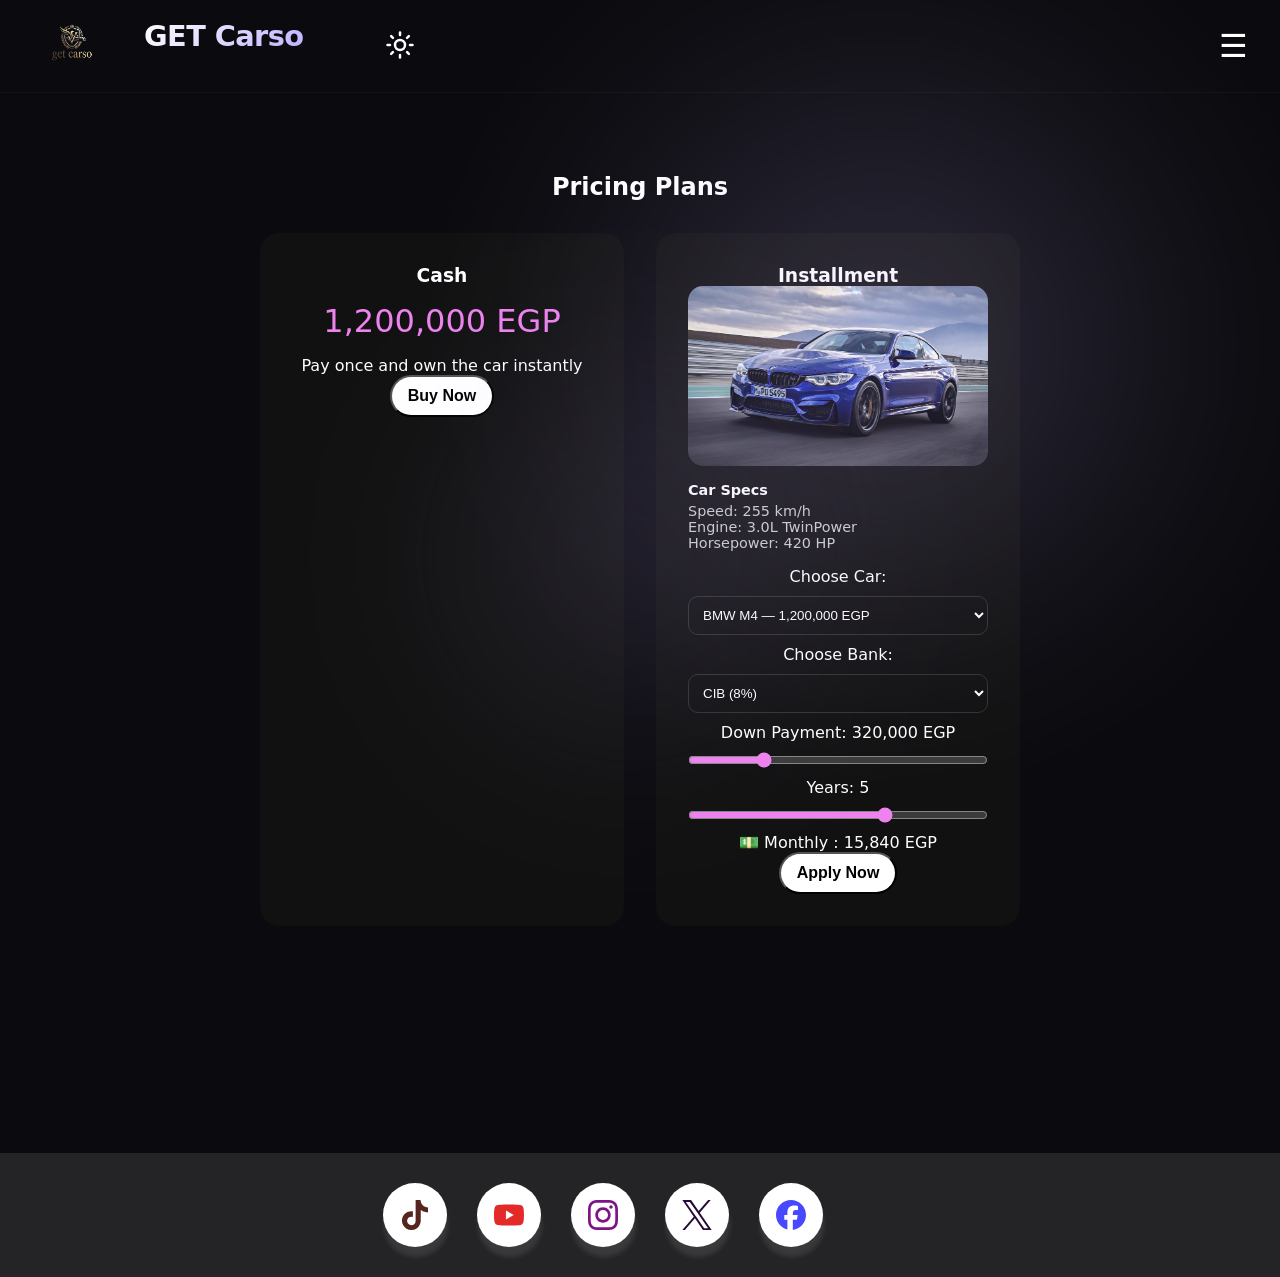
==== pricing.html @ 5e3fabf0 "Add files via upload" ====
<!doctype html>
<html lang="en">
  <head>
    <meta charset="utf-8" />
    <meta name="viewport" content="width=device-width, initial-scale=1" />
    <link rel="stylesheet" href="default-computer.css" />
    <link rel="stylesheet" href="default-mobile.css" />
    <link rel="stylesheet" href="pricing-computer.css" />
    <link rel="stylesheet" href="pricing-mobile.css" />

    <title>Get carso for cars</title>
  </head>

  <body>
    <header id="header">
      <div class="left">
        <span
          ><img
            src="images_default/Gemini_Generated_Image_mbyc1rmbyc1rmbyc-removebg-preview.png"
        /></span>
        <div class="logo">GET Carso</div>
        <!-- light buttooooooooooooooooooon -->
        <button
          class="light-mode lamp-design"
          id="theme-btn"
          onclick="toggleTheme()"
        >
          <svg
            class="light"
            xmlns="http://www.w3.org/2000/svg"
            width="24"
            height="24"
            viewBox="0 0 24 24"
            fill="none"
            stroke="currentColor"
            stroke-width="2"
            stroke-linecap="round"
            stroke-linejoin="round"
            class="lucide lucide-sun h-5 w-5"
          >
            <circle cx="12" cy="12" r="4"></circle>
            <path d="M12 2v2"></path>
            <path d="M12 20v2"></path>
            <path d="m4.93 4.93 1.41 1.41"></path>
            <path d="m17.66 17.66 1.41 1.41"></path>
            <path d="M2 12h2"></path>
            <path d="M20 12h2"></path>
            <path d="m6.34 17.66-1.41 1.41"></path>
            <path d="m19.07 4.93-1.41 1.41"></path>
          </svg>
          <svg
            class="dark"
            xmlns="http://www.w3.org/2000/svg"
            width="24"
            height="24"
            viewBox="0 0 24 24"
            fill="none"
            stroke="currentColor"
            stroke-width="2"
            stroke-linecap="round"
            stroke-linejoin="round"
            class="lucide lucide-moon h-5 w-5"
          >
            <path d="M12 3a6 6 0 0 0 9 9 9 9 0 1 1-9-9Z"></path>
          </svg>
        </button>
      </div>
      <button class="burger" id="burger" onclick="burg()">☰</button>
      <div class="mobile-menu" id="mobile-menu">
        <div class="cn">
          <a href="index.html">Showcase</a>
          <a href="pricing.html">Pricing</a>
          <a href="#">About us</a>
        </div>
        <div class="dropdown">
          <span class="arrow" onclick="btn_drop()" id="dbtn">
            Products
            <svg
              id="arrowo"
              xmlns="http://www.w3.org/2000/svg"
              width="24"
              height="24"
              viewBox="0 0 24 24"
              fill="none"
              stroke="currentColor"
              stroke-width="3"
              stroke-linecap="round"
              stroke-linejoin="round"
              class="lucide lucide-chevron-down h-4 w-4 transition-transform duration-200"
            >
              <path d="m6 9 6 6 6-6"></path>
            </svg>
          </span>
          <div class="dropdown-menu">
            <div class="col">
              <a href="#">
                <img
                  alt="File:BMW.svg"
                  src="https://upload.wikimedia.org/wikipedia/commons/thumb/4/44/BMW.svg/960px-BMW.svg.png?_=20200406052529"
                  decoding="async"
                  width="600"
                  height="600"
                  srcset="
                    https://upload.wikimedia.org/wikipedia/commons/thumb/4/44/BMW.svg/1280px-BMW.svg.png?_=20200406052529 2x
                  "
                  data-file-width="1015"
                  data-file-height="1015"
                />
                <div class="text">
                  <span class="title">BMW</span>

                  <span class="desc">Precision engineering</span>
                </div>
              </a>
              <a href="#">
                <img
                  alt="File:Toyota logo (Red).svg"
                  src="https://upload.wikimedia.org/wikipedia/commons/thumb/e/ee/Toyota_logo_%28Red%29.svg/960px-Toyota_logo_%28Red%29.svg.png?_=20241022114548"
                  decoding="async"
                  width="800"
                  height="578"
                  srcset="
                    https://upload.wikimedia.org/wikipedia/commons/thumb/e/ee/Toyota_logo_%28Red%29.svg/1920px-Toyota_logo_%28Red%29.svg.png?_=20241022114548 2x
                  "
                  data-file-width="950"
                  data-file-height="686"
                />
                <div class="text">
                  <span class="title">Toyota</span>

                  <span class="desc">Models from 2019 to 2026</span>
                </div>
              </a>
            </div>
            <div class="col">
              <a href="#">
                <img
                  alt="File:Tesla Motors.svg"
                  src="https://upload.wikimedia.org/wikipedia/commons/thumb/b/bd/Tesla_Motors.svg/330px-Tesla_Motors.svg.png?_=20220430025811"
                  decoding="async"
                  width="279"
                  height="360"
                  srcset="
                    https://upload.wikimedia.org/wikipedia/commons/thumb/b/bd/Tesla_Motors.svg/960px-Tesla_Motors.svg.png?_=20220430025811 2x
                  "
                  data-file-width="279"
                  data-file-height="360"
                />
                <div class="text">
                  <span class="title">Tesla</span>
                  <span class="desc">Models from 2022 to 2026</span>
                </div>
              </a>

              <a href="#">
                <img
                  class="logo-image lazyload"
                  src="https://static.cdnlogo.com/logos/l/54/lamborghini.svg"
                  data-src="https://static.cdnlogo.com/logos/l/54/lamborghini.svg"
                  alt="Lamborghini Logo Vector SVG"
                />
                <div class="text">
                  <span class="title">Lamborghini</span>
                  <span class="desc">Models from 2016 to 2024</span>
                </div>
              </a>
            </div>
            <div class="col">
              <a href="#">
                <img
                  alt="File:Bugatti logo.svg"
                  src="https://upload.wikimedia.org/wikipedia/commons/thumb/6/60/Bugatti_logo.svg/960px-Bugatti_logo.svg.png?_=20220803103548"
                  decoding="async"
                  width="800"
                  height="393"
                  srcset="
                    https://upload.wikimedia.org/wikipedia/commons/thumb/6/60/Bugatti_logo.svg/1920px-Bugatti_logo.svg.png?_=20220803103548 2x
                  "
                  data-file-width="2414"
                  data-file-height="1187"
                />
                <div class="text">
                  <span class="title">Bugatti</span>
                  <span class="desc">Models from 2015 to 2025</span>
                </div>
              </a>
              <a href="#">
                <img
                  alt="File:Hyundai symbol.svg"
                  src="https://upload.wikimedia.org/wikipedia/commons/thumb/b/b7/Hyundai_symbol.svg/330px-Hyundai_symbol.svg.png?_=20220722225500"
                  decoding="async"
                  width="253"
                  height="129"
                  srcset="
                    https://upload.wikimedia.org/wikipedia/commons/thumb/b/b7/Hyundai_symbol.svg/960px-Hyundai_symbol.svg.png?_=20220722225500 2x
                  "
                  data-file-width="253"
                  data-file-height="129"
                />
                <div class="text">
                  <span class="title">Hyundai</span>
                  <span class="desc">Models from 2009 to 2023</span>
                </div>
              </a>
            </div>
            <div class="col">
              <a href="#">
                <img
                  itemprop="image"
                  class="big-resource"
                  src="https://cdn.freebiesupply.com/logos/large/2x/maserati-logo-png-transparent.png"
                  alt="Maserati Logo png transparent"
                />
                <div class="text">
                  <span class="title">Maserati</span>
                  <span class="desc">Models from 2017 to 2026</span>
                </div>
              </a>
              <a href="#">
                <img
                  width="512"
                  height="344"
                  src="https://brandlogos.net/wp-content/uploads/2021/04/Cadillac-logo-3D--512x344.png"
                  class="attachment-normal_thumb size-normal_thumb wp-post-image"
                  alt="Cadillac logo (3D) vector"
                  title="Cadillac logo (3D) logo PNG"
                  fetchpriority="high"
                  loading="eager"
                  decoding="async"
                  srcset="
                    https://brandlogos.net/wp-content/uploads/2021/04/Cadillac-logo-3D--512x344.png 512w,
                    https://brandlogos.net/wp-content/uploads/2021/04/Cadillac-logo-3D--768x517.png 768w,
                    https://brandlogos.net/wp-content/uploads/2021/04/Cadillac-logo-3D--300x202.png 300w,
                    https://brandlogos.net/wp-content/uploads/2021/04/Cadillac-logo-3D-.png         932w
                  "
                  sizes="(max-width: 512px) 100vw, 512px"
                />
                <div class="text">
                  <span class="title">Cadillac</span>
                  <span class="desc">Models from 2020 to 2024</span>
                </div>
              </a>
            </div>
          </div>
        </div>
        <div class="burg-footer">
          <a href="#">Sign in with Google</a>
          <button class="btn">Get Started</button>
        </div>
      </div>
      <!-- naaaaaaaaaaav -->
      <nav>
        <a class="active lin" href="index.html">Showcase</a>
        <div class="dropdown">
          <span class="arrow">
            Products
            <svg
              id="arrowo"
              xmlns="http://www.w3.org/2000/svg"
              width="24"
              height="24"
              viewBox="0 0 24 24"
              fill="none"
              stroke="currentColor"
              stroke-width="3"
              stroke-linecap="round"
              stroke-linejoin="round"
              class="lucide lucide-chevron-down h-4 w-4 transition-transform duration-200"
            >
              <path d="m6 9 6 6 6-6"></path>
            </svg>
          </span>
          <div class="dropdown-menu">
            <div class="col">
              <a href="#">
                <img
                  alt="File:BMW.svg"
                  src="https://upload.wikimedia.org/wikipedia/commons/thumb/4/44/BMW.svg/960px-BMW.svg.png?_=20200406052529"
                  decoding="async"
                  width="600"
                  height="600"
                  srcset="
                    https://upload.wikimedia.org/wikipedia/commons/thumb/4/44/BMW.svg/1280px-BMW.svg.png?_=20200406052529 2x
                  "
                  data-file-width="1015"
                  data-file-height="1015"
                />
                <div class="text">
                  <span class="title">BMW</span>

                  <span class="desc">Sport luxury</span>
                </div>
              </a>
              <a href="#">
                <img
                  alt="File:Toyota logo (Red).svg"
                  src="https://upload.wikimedia.org/wikipedia/commons/thumb/e/ee/Toyota_logo_%28Red%29.svg/960px-Toyota_logo_%28Red%29.svg.png?_=20241022114548"
                  decoding="async"
                  width="800"
                  height="578"
                  srcset="
                    https://upload.wikimedia.org/wikipedia/commons/thumb/e/ee/Toyota_logo_%28Red%29.svg/1920px-Toyota_logo_%28Red%29.svg.png?_=20241022114548 2x
                  "
                  data-file-width="950"
                  data-file-height="686"
                />
                <div class="text">
                  <span class="title">Toyota</span>

                  <span class="desc">Sedan & SUV</span>
                </div>
              </a>
            </div>
            <div class="col">
              <a href="#">
                <img
                  alt="File:Tesla Motors.svg"
                  src="https://upload.wikimedia.org/wikipedia/commons/thumb/b/bd/Tesla_Motors.svg/330px-Tesla_Motors.svg.png?_=20220430025811"
                  decoding="async"
                  width="279"
                  height="360"
                  srcset="
                    https://upload.wikimedia.org/wikipedia/commons/thumb/b/bd/Tesla_Motors.svg/960px-Tesla_Motors.svg.png?_=20220430025811 2x
                  "
                  data-file-width="279"
                  data-file-height="360"
                />
                <div class="text">
                  <span class="title">Tesla</span>
                  <span class="desc">Electric</span>
                </div>
              </a>

              <a href="#">
                <img
                  class="logo-image lazyload"
                  src="https://static.cdnlogo.com/logos/l/54/lamborghini.svg"
                  data-src="https://static.cdnlogo.com/logos/l/54/lamborghini.svg"
                  alt="Lamborghini Logo Vector SVG"
                />
                <div class="text">
                  <span class="title">Lamborghini</span>
                  <span class="desc">Supercar</span>
                </div>
              </a>
            </div>
            <div class="col">
              <a href="#">
                <img
                  alt="File:Bugatti logo.svg"
                  src="https://upload.wikimedia.org/wikipedia/commons/thumb/6/60/Bugatti_logo.svg/960px-Bugatti_logo.svg.png?_=20220803103548"
                  decoding="async"
                  width="800"
                  height="393"
                  srcset="
                    https://upload.wikimedia.org/wikipedia/commons/thumb/6/60/Bugatti_logo.svg/1920px-Bugatti_logo.svg.png?_=20220803103548 2x
                  "
                  data-file-width="2414"
                  data-file-height="1187"
                />
                <div class="text">
                  <span class="title">Bugatti</span>
                  <span class="desc">Hyper sport</span>
                </div>
              </a>
              <a href="#">
                <img
                  alt="File:Hyundai symbol.svg"
                  src="https://upload.wikimedia.org/wikipedia/commons/thumb/b/b7/Hyundai_symbol.svg/330px-Hyundai_symbol.svg.png?_=20220722225500"
                  decoding="async"
                  width="253"
                  height="129"
                  srcset="
                    https://upload.wikimedia.org/wikipedia/commons/thumb/b/b7/Hyundai_symbol.svg/960px-Hyundai_symbol.svg.png?_=20220722225500 2x
                  "
                  data-file-width="253"
                  data-file-height="129"
                />
                <div class="text">
                  <span class="title">Hyundai</span>
                  <span class="desc">Affordable</span>
                </div>
              </a>
            </div>
            <div class="col">
              <a href="#">
                <img
                  itemprop="image"
                  class="big-resource"
                  src="https://cdn.freebiesupply.com/logos/large/2x/maserati-logo-png-transparent.png"
                  alt="Maserati Logo png transparent"
                />
                <div class="text">
                  <span class="title">Maserati</span>
                  <span class="desc">Performance luxury</span>
                </div>
              </a>
              <a href="#">
                <img
                  width="512"
                  height="344"
                  src="https://brandlogos.net/wp-content/uploads/2021/04/Cadillac-logo-3D--512x344.png"
                  class="attachment-normal_thumb size-normal_thumb wp-post-image"
                  alt="Cadillac logo (3D) vector"
                  title="Cadillac logo (3D) logo PNG"
                  fetchpriority="high"
                  loading="eager"
                  decoding="async"
                  srcset="
                    https://brandlogos.net/wp-content/uploads/2021/04/Cadillac-logo-3D--512x344.png 512w,
                    https://brandlogos.net/wp-content/uploads/2021/04/Cadillac-logo-3D--768x517.png 768w,
                    https://brandlogos.net/wp-content/uploads/2021/04/Cadillac-logo-3D--300x202.png 300w,
                    https://brandlogos.net/wp-content/uploads/2021/04/Cadillac-logo-3D-.png         932w
                  "
                  sizes="(max-width: 512px) 100vw, 512px"
                />
                <div class="text">
                  <span class="title">Cadillac</span>
                  <span class="desc">Premium comfort</span>
                </div>
              </a>
            </div>
          </div>
        </div>
        <a href="pricing.html" class="lin">Pricing</a>
        <a href="#" class="lin">About us</a>
      </nav>
      <div class="right">
        <a href="#" class="google lin">Sign in with Google</a>
        <button class="btn">Get Started</button>
      </div>
    </header>

    <main>
      <section class="pricing hero" id="pricing">
        <h2>Pricing Plans</h2>

        <div class="pricing-container">
          <div class="card">
            <h3>Cash</h3>
            <p class="price"><span id="cashPrice">1,200,000</span> EGP</p>
            <p>Pay once and own the car instantly</p>
            <button class="btn">Buy Now</button>
          </div>

          <div class="card">
            <h3>Installment</h3>

            <!-- 🚗 Car Image Placeholder -->
            <div class="car-image">
              <img id="carImg" src="" alt="Car Image" />

              <!-- hidden placeholders for teammates -->
              <img
                id="img-bmw"
                src="/images_pricing/S8-salon-de-shanghai-2017-bmw-m4-cs-formule-enrichie-113862.jpg"
                style="display: none"
              />

              <img
                id="img-bmw"
                src="https://cdn.pixabay.com/photo/2018/03/27/21/47/bmw-3267841_640.jpg"
                style="display: none"
              />
              <img
                id="img-tesla"
                src="https://cdn.pixabay.com/photo/2021/01/05/15/55/tesla-5891179_640.jpg"
                style="display: none"
              />
              <img
                id="img-hyundai"
                src="https://cdn.pixabay.com/photo/2021/01/19/00/25/hyundai-5930217_640.jpg"
                style="display: none"
              />
              <img
                id="img-lamborghini"
                src="https://cdn.pixabay.com/photo/2018/10/04/20/36/lamborghini-3724950_640.jpg"
                style="display: none"
              />
              <img
                id="img-ferrari"
                src="https://cdn.pixabay.com/photo/2019/04/08/16/14/ferrari-4112230_640.jpg"
                style="display: none"
              />
              <img
                id="img-bugatti"
                src="https://cdn.pixabay.com/photo/2016/02/13/11/57/bugatti-1197889_640.jpg"
                style="display: none"
              />
            </div>
            <div class="car-specs">
              <h4>Car Specs</h4>

              <p id="spec-speed">Speed:</p>
              <p id="spec-engine">Engine:</p>
              <p id="spec-power">Horsepower:</p>
            </div>

            <!-- 🚗 Car Selector -->
            <label>Choose Car:</label>
            <select id="carSelect">
              <option
                value="1200000"
                data-car="bmw"
                data-speed="255 km/h"
                data-engine="3.0L TwinPower"
                data-power="420 HP"
              >
                BMW M4 — 1,200,000 EGP
              </option>
              <option
                value="2000000"
                data-car="tesla"
                data-speed="250 km/h"
                data-engine="Dual Motor"
                data-power="670 HP"
              >
                Tesla Model S — 2,000,000 EGP
              </option>
              <option
                value="900000"
                data-car="hyundai"
                data-speed="210 km/h"
                data-engine="2.0L Smartstream"
                data-power="190 HP"
              >
                Hyundai Tucson — 900,000 EGP
              </option>
              <option
                value="3500000"
                data-car="lamborghini"
                data-speed="325 km/h"
                data-engine="V10"
                data-power="640 HP"
              >
                Lamborghini Huracan — 3,500,000 EGP
              </option>
              <option
                value="5000000"
                data-car="ferrari"
                data-speed="340 km/h"
                data-engine="V8 Twin-Turbo"
                data-power="720 HP"
              >
                Ferrari F8 — 5,000,000 EGP
              </option>
              <option
                value="7000000"
                data-car="bugatti"
                data-speed="420 km/h"
                data-engine="W16"
                data-power="1500 HP"
              >
                Bugatti Chiron — 7,000,000 EGP
              </option>
            </select>

            <!-- 🏦 Bank Selector -->
            <label>Choose Bank:</label>
            <select id="bankSelect">
              <option value="0.08">CIB (8%)</option>
              <option value="0.10">NBE (10%)</option>
              <option value="0.12">QNB (12%)</option>
            </select>

            <!-- 💰 Down Payment -->
            <p>Down Payment: <span id="downValue">300000</span> EGP</p>
            <input
              type="range"
              min="100000"
              max="1500000"
              step="50000"
              value="300000"
              id="downPayment"
            />

            <!-- 📅 Years -->
            <p>Years: <span id="yearsValue">5</span></p>
            <input type="range" min="1" max="7" value="5" id="years" />

            <!-- 💵 Monthly -->
            <p>💵 Monthly : <span id="monthly">15000</span> EGP</p>

            <button class="btn">Apply Now</button>
          </div>
        </div>
      </section>
    </main>

    <footer id="footer">
      <div class="social-container">
        <div class="container">
          <div class="border-animation" style="--wid: 85px">
            <a
              href="https://www.tiktok.com"
              --name="Tiktok"
              style="--accent-color: rgb(85, 37, 30)"
            >
              <svg
                role="img"
                viewBox="0 0 24 24"
                xmlns="http://www.w3.org/2000/svg"
              >
                <title>TikTok</title>
                <path
                  d="M12.525.02c1.31-.02 2.61-.01 3.91-.02.08 1.53.63 3.09 1.75 4.17 1.12 1.11 2.7 1.62 4.24 1.79v4.03c-1.44-.05-2.89-.35-4.2-.97-.57-.26-1.1-.59-1.62-.93-.01 2.92.01 5.84-.02 8.75-.08 1.4-.54 2.79-1.35 3.94-1.31 1.92-3.58 3.17-5.91 3.21-1.43.08-2.86-.31-4.08-1.03-2.02-1.19-3.44-3.37-3.65-5.71-.02-.5-.03-1-.01-1.49.18-1.9 1.12-3.72 2.58-4.96 1.66-1.44 3.98-2.13 6.15-1.72.02 1.48-.04 2.96-.04 4.44-.99-.32-2.15-.23-3.02.37-.63.41-1.11 1.04-1.36 1.75-.21.51-.15 1.07-.14 1.61.24 1.64 1.82 3.02 3.5 2.87 1.12-.01 2.19-.66 2.77-1.61.19-.33.4-.67.41-1.06.1-1.79.06-3.57.07-5.36.01-4.03-.01-8.05.02-12.07z"
                />
              </svg>
            </a>
          </div>
          <div class="border-animation" style="--wid: 105px">
            <a
              href="https://www.youtube.com"
              --name="YouTube"
              style="--accent-color: rgb(228, 41, 41)"
              target="_blank"
              ><svg
                role="img"
                viewBox="0 0 24 24"
                xmlns="http://www.w3.org/2000/svg"
              >
                <title>YouTube</title>
                <path
                  d="M23.498 6.186a3.016 3.016 0 0 0-2.122-2.136C19.505 3.545 12 3.545 12 3.545s-7.505 0-9.377.505A3.017 3.017 0 0 0 .502 6.186C0 8.07 0 12 0 12s0 3.93.502 5.814a3.016 3.016 0 0 0 2.122 2.136c1.871.505 9.376.505 9.376.505s7.505 0 9.377-.505a3.015 3.015 0 0 0 2.122-2.136C24 15.93 24 12 24 12s0-3.93-.502-5.814zM9.545 15.568V8.432L15.818 12l-6.273 3.568z"
                />
              </svg>
            </a>
          </div>
          <div class="border-animation" style="--wid: 115px">
            <a
              href="https://www.instagram.com"
              --name="Instagram"
              style="--accent-color: rgb(127, 18, 137)"
              target="_blank"
              ><svg
                role="img"
                viewBox="0 0 24 24"
                xmlns="http://www.w3.org/2000/svg"
              >
                <title>Instagram</title>
                <path
                  d="M7.0301.084c-1.2768.0602-2.1487.264-2.911.5634-.7888.3075-1.4575.72-2.1228 1.3877-.6652.6677-1.075 1.3368-1.3802 2.127-.2954.7638-.4956 1.6365-.552 2.914-.0564 1.2775-.0689 1.6882-.0626 4.947.0062 3.2586.0206 3.6671.0825 4.9473.061 1.2765.264 2.1482.5635 2.9107.308.7889.72 1.4573 1.388 2.1228.6679.6655 1.3365 1.0743 2.1285 1.38.7632.295 1.6361.4961 2.9134.552 1.2773.056 1.6884.069 4.9462.0627 3.2578-.0062 3.668-.0207 4.9478-.0814 1.28-.0607 2.147-.2652 2.9098-.5633.7889-.3086 1.4578-.72 2.1228-1.3881.665-.6682 1.0745-1.3378 1.3795-2.1284.2957-.7632.4966-1.636.552-2.9124.056-1.2809.0692-1.6898.063-4.948-.0063-3.2583-.021-3.6668-.0817-4.9465-.0607-1.2797-.264-2.1487-.5633-2.9117-.3084-.7889-.72-1.4568-1.3876-2.1228C21.2982 1.33 20.628.9208 19.8378.6165 19.074.321 18.2017.1197 16.9244.0645 15.6471.0093 15.236-.005 11.977.0014 8.718.0076 8.31.0215 7.0301.0839m.1402 21.6932c-1.17-.0509-1.8053-.2453-2.2287-.408-.5606-.216-.96-.4771-1.3819-.895-.422-.4178-.6811-.8186-.9-1.378-.1644-.4234-.3624-1.058-.4171-2.228-.0595-1.2645-.072-1.6442-.079-4.848-.007-3.2037.0053-3.583.0607-4.848.05-1.169.2456-1.805.408-2.2282.216-.5613.4762-.96.895-1.3816.4188-.4217.8184-.6814 1.3783-.9003.423-.1651 1.0575-.3614 2.227-.4171 1.2655-.06 1.6447-.072 4.848-.079 3.2033-.007 3.5835.005 4.8495.0608 1.169.0508 1.8053.2445 2.228.408.5608.216.96.4754 1.3816.895.4217.4194.6816.8176.9005 1.3787.1653.4217.3617 1.056.4169 2.2263.0602 1.2655.0739 1.645.0796 4.848.0058 3.203-.0055 3.5834-.061 4.848-.051 1.17-.245 1.8055-.408 2.2294-.216.5604-.4763.96-.8954 1.3814-.419.4215-.8181.6811-1.3783.9-.4224.1649-1.0577.3617-2.2262.4174-1.2656.0595-1.6448.072-4.8493.079-3.2045.007-3.5825-.006-4.848-.0608M16.953 5.5864A1.44 1.44 0 1 0 18.39 4.144a1.44 1.44 0 0 0-1.437 1.4424M5.8385 12.012c.0067 3.4032 2.7706 6.1557 6.173 6.1493 3.4026-.0065 6.157-2.7701 6.1506-6.1733-.0065-3.4032-2.771-6.1565-6.174-6.1498-3.403.0067-6.156 2.771-6.1496 6.1738M8 12.0077a4 4 0 1 1 4.008 3.9921A3.9996 3.9996 0 0 1 8 12.0077"
                />
              </svg>
            </a>
          </div>
          <div class="border-animation" style="--wid: 91px">
            <a
              href="https://www.X.com"
              --name="Tiwtter"
              style="--accent-color: rgb(39, 10, 55)"
              target="_blank"
              ><svg
                role="img"
                viewBox="0 0 24 24"
                xmlns="http://www.w3.org/2000/svg"
              >
                <title>X</title>
                <path
                  d="M14.234 10.162 22.977 0h-2.072l-7.591 8.824L7.251 0H.258l9.168 13.343L.258 24H2.33l8.016-9.318L16.749 24h6.993zm-2.837 3.299-.929-1.329L3.076 1.56h3.182l5.965 8.532.929 1.329 7.754 11.09h-3.182z"
                />
              </svg>
            </a>
          </div>
          <div class="border-animation" style="--wid: 115px">
            <a
              href="https://www.facebook.com"
              --name="Facebook"
              style="--accent-color: rgb(72, 72, 255)"
              target="_blank"
              ><svg
                role="img"
                viewBox="0 0 24 24"
                xmlns="http://www.w3.org/2000/svg"
              >
                <title>Facebook</title>
                <path
                  d="M9.101 23.691v-7.98H6.627v-3.667h2.474v-1.58c0-4.085 1.848-5.978 5.858-5.978.401 0 .955.042 1.468.103a8.68 8.68 0 0 1 1.141.195v3.325a8.623 8.623 0 0 0-.653-.036 26.805 26.805 0 0 0-.733-.009c-.707 0-1.259.096-1.675.309a1.686 1.686 0 0 0-.679.622c-.258.42-.374.995-.374 1.752v1.297h3.919l-.386 2.103-.287 1.564h-3.246v8.245C19.396 23.238 24 18.179 24 12.044c0-6.627-5.373-12-12-12s-12 5.373-12 12c0 5.628 3.874 10.35 9.101 11.647Z"
                />
              </svg>
            </a>
          </div>
          <a class="temp"></a>
        </div>
      </div>
    </footer>
  </body>
  <script src="light-scroll-BurgerMenu.js"></script>
  <script src="pricing.js"></script>
</html>
---- default-computer.css ----
* {
  margin: 0;
  padding: 0;
}

body {
  background: #0b0b0f;
  color: white;
  box-sizing: border-box;
  font-family:
    "Inter",
    system-ui,
    -apple-system,
    "Segoe UI",
    Roboto,
    Arial,
    sans-serif;
  scroll-behavior: smooth;
}

/* light-dark converter */

html.light-mode {
  filter: invert(0.85) hue-rotate(180deg);
}

/* exceptions light-dark mode -> important*/

html.light-mode img {
  filter: invert(1) hue-rotate(180deg);
}

html.light-mode .dropdown-menu {
  background-color: #000000;
}

html.light-mode nav.lin::before {
  background-color: violet;
}

/* header */

header {
  position: sticky;
  top: 0;
  display: flex;
  align-items: center;
  justify-content: space-between;
  padding: 1.2rem 2rem;

  border-bottom: 1px solid rgba(255, 255, 255, 0.03);
  transition: 0.5s ease;
  z-index: 1000;
}

header.shrink {
  padding: 0.8rem 2rem;
  background: rgba(11, 13, 16, 0.65);
  backdrop-filter: blur(6px);
  border-bottom: 4px solid rgba(224, 102, 102, 0.08);
  transition: 0.5s ease;
}

.left {
  display: flex;
  gap: 2rem;
}
.left img {
  width: 80px;
  height: 50px;
  background: transparent;
}
.logo {
  font-weight: 800;
  letter-spacing: -0.02em;
  font-size: 1.8rem;
  background: linear-gradient(135deg, #ffffff, #b9a9ff);
  background-clip: text;
  -webkit-background-clip: text;
  color: transparent;
}

/* lamp */

.lamp-design {
  margin-left: 50px;
}

.lamp-design {
  background: transparent;
  border: none;
  color: white;
  cursor: pointer;
}

.lamp-design svg {
  color: white;
  width: 30px;
  height: 30px;
  background-color: #0b0b0f;
  transition: 0.5s ease;
}

.lamp-design svg:hover {
  transform: scale(1.3);
}

.light-mode .lamp-design .light {
  display: none;
}

.light-mode .lamp-design .dark {
  display: block;
}

.lamp-design .dark {
  display: none;
}

/* naaaaaaaaaaaav */

nav {
  display: flex;
  gap: 5rem;
}

nav .lin {
  position: relative;
  text-decoration: none;
  color: #aaa;
  font-size: 1rem;
  transition: 0.5s;
}
nav .lin:hover {
  color: white;
}

nav .lin::before {
  content: "";
  position: absolute;
  left: 0;
  bottom: 0;
  width: 0%;
  height: 2px;
  background-color: violet;
  transition: 0.4s ease;
}

nav .lin:hover::before {
  width: 100%;
}

.right {
  display: flex;
  align-items: center;
  gap: 1rem;
}
.right .lin {
  position: relative;
  text-decoration: none;
  color: #aaa;
  font-size: 1rem;
  transition: 0.5s;
}
.right .lin:hover {
  color: white;
}

.right .lin::before {
  content: "";
  position: absolute;
  left: 0;
  bottom: -4px;
  width: 0%;
  height: 3px;
  background-color: violet;
  transition: 0.4s ease;
}

.right .lin:hover::before {
  width: 100%;
}

.google {
  font-size: 1rem;
  color: #bbb;
  text-decoration: none;
}

.btn {
  background-color: white;
  color: black;
  padding: 0.625rem 1rem;
  border-radius: 999px;
  font-weight: 600;
  text-decoration: none;
  font-size: 1rem;
  cursor: pointer;
  transition: 0.5s ease;
}

.btn:hover {
  background-color: rgb(228 228 231);
  transform: scale(0.95);
  transition: 0.5s ease;
}

/* meeeeeeeeeeeeeeeeeeeeenu */

.arrow {
  display: flex;
  align-items: center;
  justify-content: center;
  border: none;
  color: #aaa;
  cursor: pointer;
  font-size: 1rem;
  margin-top: 0.25rem;
  transition: 0.5s ease;
}

nav .dropdown:hover .arrow {
  color: white;
}

.arrow svg {
  margin-left: 0.25rem;
  transition: 0.5s ease;
}

.dropdown {
  position: relative;
  margin-top: -0.25rem;
}

.dropdown-menu {
  position: absolute;
  top: 100%;
  left: 0;

  background: #111;
  border-radius: 15px;
  padding: 0.5rem 0;
  min-width: 450px;

  opacity: 0;
  transform: translateY(6px);
  pointer-events: none;
  transition: all 0.5s ease;
}

.col {
  display: flex;
  justify-content: center;
  align-items: center;
  gap: 20px;
  margin: 0px 20px;
}

.dropdown.bold {
  font-size: 100px;
}

.dropdown-menu a {
  display: flex;
  align-items: center;
  gap: 10px;

  min-width: 150px;
  padding: 0.8rem 1rem;
  margin: 10px 0;
  color: #aaa;
  text-decoration: none;
  border-radius: 30px;
  /* background-color: rgba(128, 128, 128, 0.116); */
  transition: 0.5s;
}

.dropdown-menu a img {
  width: 25px;
  height: 25px;
  transform: translateY(-8px);
  object-fit: contain;
}

.info {
  display: flex;
  flex-direction: column;
}

.title {
  display: block;
  color: white;
  font-size: 14px;
}

.desc {
  font-size: 12px;
  color: #777;
  letter-spacing: 1px;
}

nav .dropdown-menu a:hover {
  background: #222;
  color: white;
}

nav .dropdown:hover .dropdown-menu {
  opacity: 1;
  transform: translateY(0);
  pointer-events: auto;
}

nav .dropdown:hover .arrow svg {
  transform: rotate(180deg);
  transition: 0.5s ease;
  background: none;
  color: #aaa;
}

/* maaaaaaaaaaaaaaaain */
main section {
  position: relative;
  min-height: 100vh;
  background: #0b0b0f;
}

.hero::before {
  content: "";
  position: absolute;

  top: -150px;
  right: 0;

  width: 800px;
  height: 800px;

  background: radial-gradient(
    circle,
    rgba(200, 180, 255, 0.25) 0%,
    rgba(255, 255, 255, 0) 70%
  );

  filter: blur(80px);
  opacity: 0.8;
  pointer-events: none;
}

.hero::after {
  content: "";
  position: absolute;

  top: 20%;
  right: 25rem;

  width: 500px;
  height: 500px;

  background: radial-gradient(
    circle,
    rgba(200, 180, 255, 0.25) 0%,
    rgba(255, 255, 255, 0) 70%
  );

  filter: blur(100px);
  opacity: 0.6;
  pointer-events: none;
}

section.light::before,
section.light::after {
  display: none;
}

.hero-content {
  position: relative;
}

/* foooooooooooooooter */

.light-mode footer {
  filter: invert(1) hue-rotate(180deg);
}

.social-container {
  background-color: rgba(255, 255, 255, 0.1);
}

.container {
  display: flex;
  justify-content: center;
  gap: 30px;
}

.light-mode footer .social-container {
  background-color: #e8dfd6;
}

.social-container a {
  position: relative;

  height: 64px;
  width: 64px;
  background-color: white;
  border-radius: 50%;
  display: grid;
  place-items: center;
  box-sizing: border-box;
  flex-shrink: 0;
  box-shadow: 1px 10px 5px rgba(255, 255, 255, 0.1);
  margin-bottom: 30px;
  margin-top: 30px;
}

.light-mode footer .social-container a {
  box-shadow: 0 5px 10px rgba(0, 0, 0, 1);
}

.social-container svg {
  fill: var(--accent-color);
  height: 30px;
}

.social-container a:hover {
  background-color: var(--accent-color);
}
.social-container a:hover svg {
  fill: white;
}

.social-container a::before {
  content: attr(--name);
  position: absolute;
  opacity: 0;
  border-radius: 50px;
  color: white;
  background-color: white;
  padding: 0.8rem 1.2rem;

  pointer-events: none;
  transform: translateY(0);
  transform: rotate(35deg);

  background-color: var(--accent-color);
  transition: 0.3s cubic-bezier(0.42, 0, 0.44, 1.68);
  z-index: 1;
}

.social-container a:hover::before {
  opacity: 1;
  transform: translateY(-70px) rotate(0);
}

.social-container a::after {
  content: "";
  position: absolute;
  pointer-events: none;
  border: 10px solid;
  border-color: var(--accent-color) transparent transparent transparent;
  transform: translateY(20px) rotate(35deg);
  opacity: 0;
  transition: 0.3s cubic-bezier(0.42, 0, 0.44, 1.68);
}

.social-container a:hover::after {
  opacity: 1;
  transform: translateY(-41px) rotate(0);
}

@property --angle {
  syntax: "<angle>";
  initial-value: 0deg;
  inherits: false;
}

.social-container .border-animation {
  height: 0;
  position: relative;
  display: inline-block;
}

.social-container .border-animation::before,
.border-animation::after {
  --angle: 0deg;
  content: "";
  position: absolute;
  background-image: conic-gradient(
    from var(--angle),
    red,
    blue,
    green,
    yellow,
    cyan,
    gray,
    transparent 150%
  );
  width: var(--wid);
  height: 50px;
  border-radius: 100px;
  left: 50%;
  transform: translate(-50%, 72%) rotate(35deg);
  flex-shrink: 0;
  animation: 2.5s spin linear infinite;
  transition: 0.3s cubic-bezier(0.42, 0, 0.44, 1.68);
  opacity: 0;
  pointer-events: none;
}

html.light-mode .social-container .border-animation:has(a:hover)::after,
html.light-mode .social-container .border-animation:has(a:hover)::before {
  height: 52px;
}
html.light-mode .social-container .border-animation:has(a:hover)::before {
  transform: translate(-50%, -34px);
}

.social-container .border-animation::after {
  filter: blur(1.3rem);
  transform: translate(-50%, -174%) rotate(35deg);
}

.social-container .border-animation:has(a:hover)::after {
  opacity: 0.7;
  transform: translate(-50%, -157px) rotate(0);
}
.social-container .border-animation:has(a:hover)::before {
  opacity: 1;
  transform: translate(-50%, -33px) rotate(0);
}

.social-container .temp {
  opacity: 0;
  cursor: default;
}

@keyframes spin {
  from {
    --angle: 0deg;
  }
  to {
    --angle: 360deg;
  }
}
---- default-mobile.css ----
body.no-scroll {
  overflow: hidden;
}

.burger {
  display: none;
  background: none;
  border: none;
  color: white;
  cursor: pointer;
  font-size: 2rem;
}

.mobile-menu {
  position: fixed;
  overflow-y: auto;
  top: 70px;
  right: 0;
  width: 100%;
  height: calc(100vh - 70px);
  background: #0b0b0f;
  overflow-x: hidden;
  transform: translateX(100%);
  transition: 0.4s ease;
  display: none;
  margin-top: 40px;
}
.mobile-menu.shrink {
  margin-top: calc(40px - 6.4px);
}
.mobile-menu a {
  position: relative;
  width: calc(100% - 2rem);
  display: flex;
  justify-content: center;
  padding: 1.5rem;
  text-decoration: none;
  color: #aaa;
  font-size: 1.2rem;
  border-radius: 10px;
  background-color: #222;
  box-sizing: border-box;
  transition: 0.5s ease;
}
.mobile-menu a:first-child {
  margin-top: 20px;
}

.mobile-menu a:hover {
  background-color: #333;
  color: white;
}

.mobile-menu.active {
  transform: translateX(0);
  display: block;
}
.hero.active::before,
.hero.active::after {
  display: none;
}
footer.active {
  display: none;
}
.mobile-menu .dropdown-menu {
  position: relative;
  top: 0;
  display: block;
  opacity: 0;
  overflow: hidden;
  max-height: 0;
  flex-shrink: 0;
  box-sizing: border-box;
  transition: all 0.6s ease;
}

.mobile-menu .dehover .dropdown-menu {
  max-height: 1000px;
  opacity: 1;
}
.mobile-menu .dehover .arrow {
  color: white;
}

.mobile-menu .dehover .dropdown-menu {
  opacity: 1;
  transform: translateY(0);
  pointer-events: auto;
}

.mobile-menu .dehover svg {
  transform: rotate(180deg);
  transition: 0.5s ease;
  background: none;
  color: #aaa;
}

.mobile-menu .dropdown {
  display: grid;
  place-items: center;
}

.burg-footer {
  margin-top: 20px;
  width: 100%;
  display: flex;
  flex-direction: column;
  justify-content: center;
  align-items: center;
  gap: 2rem;
  margin-bottom: 70px;
}
.burg-footer .btn {
  background-color: white;
  color: black;
  padding: 1.5rem 2.5rem;
  border-radius: 999px;
  margin-bottom: 20px;
  font-weight: 600;
  text-decoration: none;
  font-size: 1rem;
  cursor: pointer;
  transition: 0.5s ease;
}
.cn {
  display: flex;
  justify-content: center;
  flex-direction: column;
  align-items: center;
  width: 100%;
  gap: 20px;
}

.mobile-menu .dropdown .arrow {
  font-size: 23px;
  margin-top: 38px;
  background-color: transparent;
}

.mobile-menu .dropdown-menu a img {
  transform: translateY(-10px);
}

@media (max-width: 1300px) {
  nav {
    display: none;
  }
  .burger {
    display: block;
  }
  .right {
    display: none;
  }
  .container {
    margin-left: 20px;
  }
  .social-container a:hover::before,
  .social-container a:hover::after,
  .social-container .border-animation:has(a:hover)::after,
  .social-container .border-animation:has(a:hover)::before {
    display: none;
  }

}
@media (max-width: 1000px) {
  .light-mode svg {
    background: none;
  }
  .container {
    margin-left: 6px;
  }
}

@media (max-width: 700px) {
  .mobile-menu .dropdown-menu {
    min-width: 380px;
  }
  .container {
    margin-left: 100px;
    gap: 15px;
  }
  .social-container a {
    height: 54px;
    width: 54px;
  }
}
@media (max-width: 623px) {
  .mobile-menu .dropdown-menu a img {
    transform: translateY(-22px);
  }
}
@media (max-width: 550px) {
  .social-container a {
    height: 55px;
    width: 45px;
  }
  .container {
    margin-left: 50px;
    gap: 5px;
  }
  .lamp-design {
    margin-left: 0;
    margin-right: 100%;
    margin-bottom: 30px;
  }
  .burger {
    margin-bottom: 37px;
  }
}


@media (max-width: 420px) {
  
  .mobile-menu .dropdown a {
    max-height: 115px;
  }
  .mobile-menu .dropdown-menu {
    min-width: fit-content;
  }
  .col {
    gap: 15px;
  }
  
  .mobile-menu .dropdown-menu a img {
    transform: translateY(-32px);
  }
}
---- pricing-computer.css ----
.pricing {
  padding: 5rem 2rem;
  text-align: center;
}

.pricing-container {
  display: flex;
  gap: 2rem;
  justify-content: center;
  margin-top: 2rem;
  flex-wrap: wrap;
}

.card {
  background: #111;
  padding: 2rem;
  border-radius: 20px;
  width: 300px;
  transition: 0.3s;
}

.card:hover {
  transform: translateY(-10px);
  background: #1a1a1a;
}

.price {
  font-size: 2rem;
  margin: 1rem 0;
  color: violet;
}

input[type="range"] {
  width: 100%;
  margin: 1rem 0;
}
input[type="range"] {
  width: 100%;
  margin: 10px 0;
  accent-color: violet;
}
/* car image placeholder */
.car-image {
  width: 100%;
  height: 180px;
  border-radius: 15px;
  background: #222;
  margin-bottom: 1rem;
}

/* dropdowns */
select {
  width: 100%;
  padding: 10px;
  margin: 10px 0;
  border-radius: 10px;
  background: #111;
  color: white;
  border: 1px solid #333;
}
.car-image {
  width: 100%;
  height: 180px;
  border-radius: 15px;
  background: #222;
  margin-bottom: 1rem;
  display: flex;
  align-items: center;
  justify-content: center;
  overflow: hidden;
}

.car-image img {
  width: 100%;
  height: 100%;
  object-fit: cover;
}
.car-image img {
  width: 100%;
  height: 100%;
  object-fit: cover;
  opacity: 1;
  transition: opacity 0.4s ease;
}

.car-image img.fade-out {
  opacity: 0;
}
.car-specs {
  text-align: left;
  margin-bottom: 1rem;
  font-size: 0.9rem;
  color: #ccc;
}

.car-specs h4 {
  color: white;
  margin-bottom: 5px;
}
---- pricing-mobile.css ----
@media (max-width: 600px) {
  .pricing-container {
    flex-direction: column;
    align-items: center;
  }

  .card {
    width: 90%;
  }
}
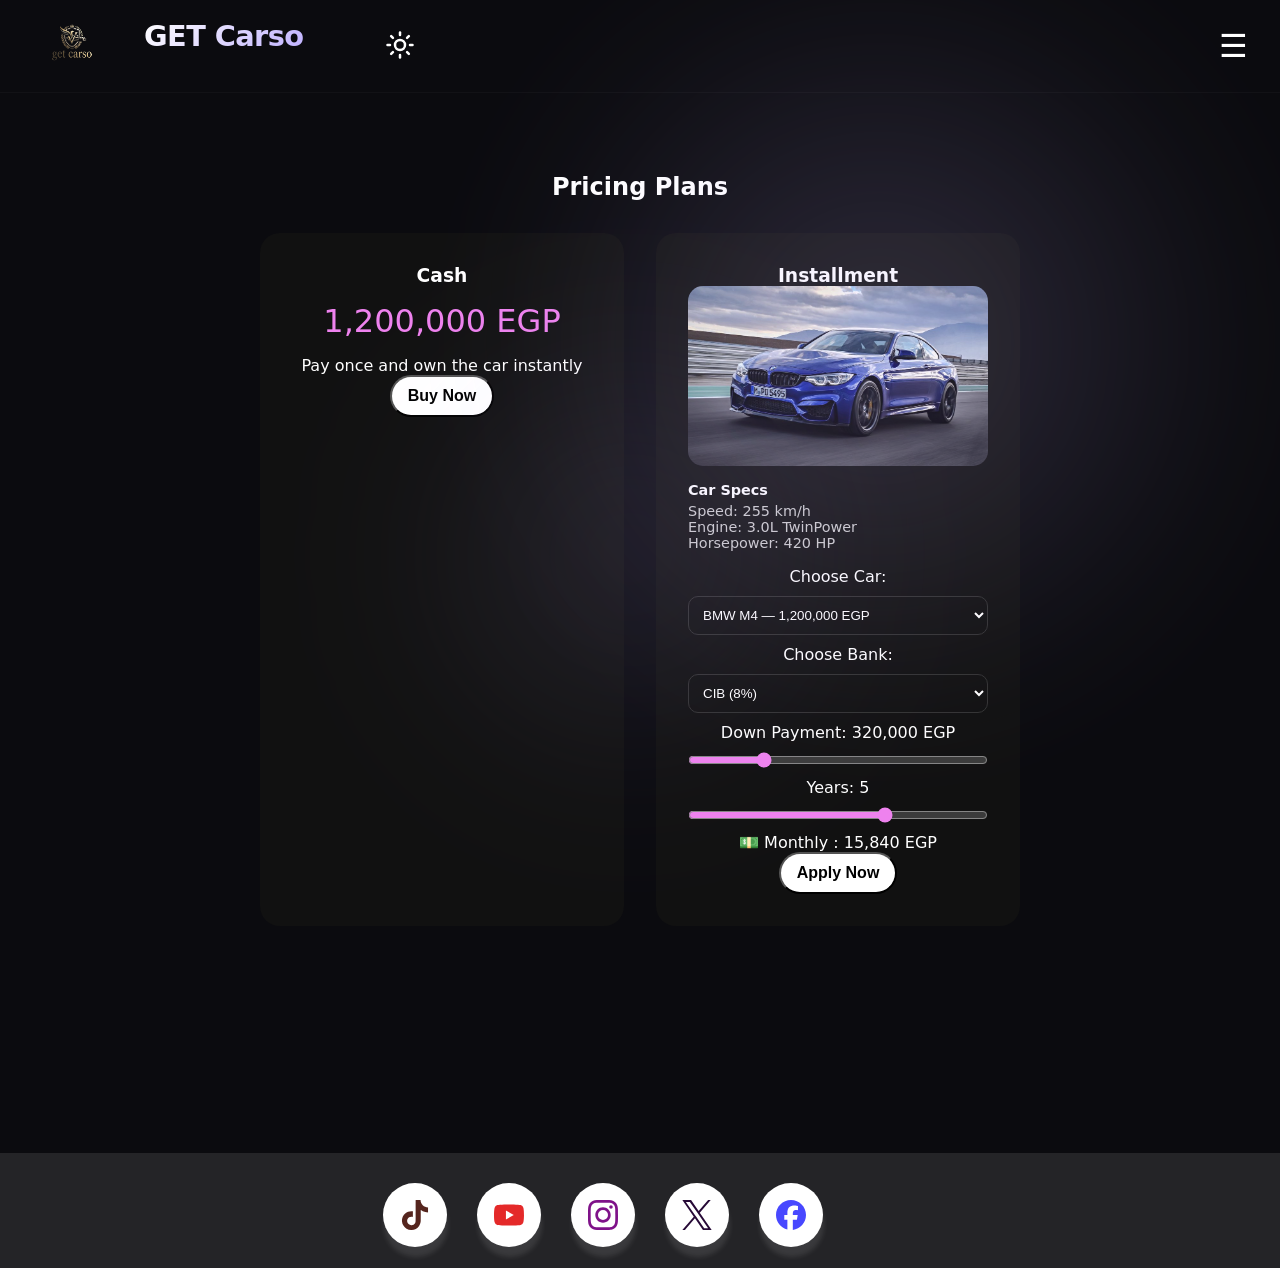
==== commit b172972d: "Add files via upload" ====
--- a/pricing.html
+++ b/pricing.html
@@ -16,7 +16,7 @@
       <div class="left">
         <span
           ><img
-            src="images_default/Gemini_Generated_Image_mbyc1rmbyc1rmbyc-removebg-preview.png"
+            src="images_default/Brand_Logo.png"
         /></span>
         <div class="logo">GET Carso</div>
         <!-- light buttooooooooooooooooooon -->
@@ -95,16 +95,7 @@
             <div class="col">
               <a href="#">
                 <img
-                  alt="File:BMW.svg"
-                  src="https://upload.wikimedia.org/wikipedia/commons/thumb/4/44/BMW.svg/960px-BMW.svg.png?_=20200406052529"
-                  decoding="async"
-                  width="600"
-                  height="600"
-                  srcset="
-                    https://upload.wikimedia.org/wikipedia/commons/thumb/4/44/BMW.svg/1280px-BMW.svg.png?_=20200406052529 2x
-                  "
-                  data-file-width="1015"
-                  data-file-height="1015"
+                  src="images_default/Car_brands_logos/BMW_Logo.png"
                 />
                 <div class="text">
                   <span class="title">BMW</span>
@@ -114,16 +105,7 @@
               </a>
               <a href="#">
                 <img
-                  alt="File:Toyota logo (Red).svg"
-                  src="https://upload.wikimedia.org/wikipedia/commons/thumb/e/ee/Toyota_logo_%28Red%29.svg/960px-Toyota_logo_%28Red%29.svg.png?_=20241022114548"
-                  decoding="async"
-                  width="800"
-                  height="578"
-                  srcset="
-                    https://upload.wikimedia.org/wikipedia/commons/thumb/e/ee/Toyota_logo_%28Red%29.svg/1920px-Toyota_logo_%28Red%29.svg.png?_=20241022114548 2x
-                  "
-                  data-file-width="950"
-                  data-file-height="686"
+                  src="images_default/Car_brands_logos/Toyota_Logo.png"
                 />
                 <div class="text">
                   <span class="title">Toyota</span>
@@ -135,16 +117,7 @@
             <div class="col">
               <a href="#">
                 <img
-                  alt="File:Tesla Motors.svg"
-                  src="https://upload.wikimedia.org/wikipedia/commons/thumb/b/bd/Tesla_Motors.svg/330px-Tesla_Motors.svg.png?_=20220430025811"
-                  decoding="async"
-                  width="279"
-                  height="360"
-                  srcset="
-                    https://upload.wikimedia.org/wikipedia/commons/thumb/b/bd/Tesla_Motors.svg/960px-Tesla_Motors.svg.png?_=20220430025811 2x
-                  "
-                  data-file-width="279"
-                  data-file-height="360"
+                  src="images_default/Car_brands_logos/Tesla_Logo.png"
                 />
                 <div class="text">
                   <span class="title">Tesla</span>
@@ -154,10 +127,7 @@
 
               <a href="#">
                 <img
-                  class="logo-image lazyload"
-                  src="https://static.cdnlogo.com/logos/l/54/lamborghini.svg"
-                  data-src="https://static.cdnlogo.com/logos/l/54/lamborghini.svg"
-                  alt="Lamborghini Logo Vector SVG"
+                  src="images_default/Car_brands_logos/Lamborghini_Logo.png"
                 />
                 <div class="text">
                   <span class="title">Lamborghini</span>
@@ -168,16 +138,7 @@
             <div class="col">
               <a href="#">
                 <img
-                  alt="File:Bugatti logo.svg"
-                  src="https://upload.wikimedia.org/wikipedia/commons/thumb/6/60/Bugatti_logo.svg/960px-Bugatti_logo.svg.png?_=20220803103548"
-                  decoding="async"
-                  width="800"
-                  height="393"
-                  srcset="
-                    https://upload.wikimedia.org/wikipedia/commons/thumb/6/60/Bugatti_logo.svg/1920px-Bugatti_logo.svg.png?_=20220803103548 2x
-                  "
-                  data-file-width="2414"
-                  data-file-height="1187"
+                  src="images_default/Car_brands_logos/Bugatti_Logo.png"
                 />
                 <div class="text">
                   <span class="title">Bugatti</span>
@@ -186,16 +147,7 @@
               </a>
               <a href="#">
                 <img
-                  alt="File:Hyundai symbol.svg"
-                  src="https://upload.wikimedia.org/wikipedia/commons/thumb/b/b7/Hyundai_symbol.svg/330px-Hyundai_symbol.svg.png?_=20220722225500"
-                  decoding="async"
-                  width="253"
-                  height="129"
-                  srcset="
-                    https://upload.wikimedia.org/wikipedia/commons/thumb/b/b7/Hyundai_symbol.svg/960px-Hyundai_symbol.svg.png?_=20220722225500 2x
-                  "
-                  data-file-width="253"
-                  data-file-height="129"
+                  src="images_default/Car_brands_logos/Hyundai_Logo.png"
                 />
                 <div class="text">
                   <span class="title">Hyundai</span>
@@ -206,10 +158,7 @@
             <div class="col">
               <a href="#">
                 <img
-                  itemprop="image"
-                  class="big-resource"
-                  src="https://cdn.freebiesupply.com/logos/large/2x/maserati-logo-png-transparent.png"
-                  alt="Maserati Logo png transparent"
+                  src="images_default/Car_brands_logos/Maserati_Logo.png"
                 />
                 <div class="text">
                   <span class="title">Maserati</span>
@@ -218,22 +167,7 @@
               </a>
               <a href="#">
                 <img
-                  width="512"
-                  height="344"
-                  src="https://brandlogos.net/wp-content/uploads/2021/04/Cadillac-logo-3D--512x344.png"
-                  class="attachment-normal_thumb size-normal_thumb wp-post-image"
-                  alt="Cadillac logo (3D) vector"
-                  title="Cadillac logo (3D) logo PNG"
-                  fetchpriority="high"
-                  loading="eager"
-                  decoding="async"
-                  srcset="
-                    https://brandlogos.net/wp-content/uploads/2021/04/Cadillac-logo-3D--512x344.png 512w,
-                    https://brandlogos.net/wp-content/uploads/2021/04/Cadillac-logo-3D--768x517.png 768w,
-                    https://brandlogos.net/wp-content/uploads/2021/04/Cadillac-logo-3D--300x202.png 300w,
-                    https://brandlogos.net/wp-content/uploads/2021/04/Cadillac-logo-3D-.png         932w
-                  "
-                  sizes="(max-width: 512px) 100vw, 512px"
+                  src="images_default/Car_brands_logos/Cadillac_Logo.png"
                 />
                 <div class="text">
                   <span class="title">Cadillac</span>
@@ -274,16 +208,7 @@
             <div class="col">
               <a href="#">
                 <img
-                  alt="File:BMW.svg"
-                  src="https://upload.wikimedia.org/wikipedia/commons/thumb/4/44/BMW.svg/960px-BMW.svg.png?_=20200406052529"
-                  decoding="async"
-                  width="600"
-                  height="600"
-                  srcset="
-                    https://upload.wikimedia.org/wikipedia/commons/thumb/4/44/BMW.svg/1280px-BMW.svg.png?_=20200406052529 2x
-                  "
-                  data-file-width="1015"
-                  data-file-height="1015"
+                  src="images_default/Car_brands_logos/BMW_Logo.png"
                 />
                 <div class="text">
                   <span class="title">BMW</span>
@@ -293,16 +218,7 @@
               </a>
               <a href="#">
                 <img
-                  alt="File:Toyota logo (Red).svg"
-                  src="https://upload.wikimedia.org/wikipedia/commons/thumb/e/ee/Toyota_logo_%28Red%29.svg/960px-Toyota_logo_%28Red%29.svg.png?_=20241022114548"
-                  decoding="async"
-                  width="800"
-                  height="578"
-                  srcset="
-                    https://upload.wikimedia.org/wikipedia/commons/thumb/e/ee/Toyota_logo_%28Red%29.svg/1920px-Toyota_logo_%28Red%29.svg.png?_=20241022114548 2x
-                  "
-                  data-file-width="950"
-                  data-file-height="686"
+                  src="images_default/Car_brands_logos/Toyota_Logo.png"
                 />
                 <div class="text">
                   <span class="title">Toyota</span>
@@ -314,16 +230,7 @@
             <div class="col">
               <a href="#">
                 <img
-                  alt="File:Tesla Motors.svg"
-                  src="https://upload.wikimedia.org/wikipedia/commons/thumb/b/bd/Tesla_Motors.svg/330px-Tesla_Motors.svg.png?_=20220430025811"
-                  decoding="async"
-                  width="279"
-                  height="360"
-                  srcset="
-                    https://upload.wikimedia.org/wikipedia/commons/thumb/b/bd/Tesla_Motors.svg/960px-Tesla_Motors.svg.png?_=20220430025811 2x
-                  "
-                  data-file-width="279"
-                  data-file-height="360"
+                  src="images_default/Car_brands_logos/Tesla_Logo.png"
                 />
                 <div class="text">
                   <span class="title">Tesla</span>
@@ -333,10 +240,7 @@
 
               <a href="#">
                 <img
-                  class="logo-image lazyload"
-                  src="https://static.cdnlogo.com/logos/l/54/lamborghini.svg"
-                  data-src="https://static.cdnlogo.com/logos/l/54/lamborghini.svg"
-                  alt="Lamborghini Logo Vector SVG"
+                  src="images_default/Car_brands_logos/Lamborghini_Logo.png"
                 />
                 <div class="text">
                   <span class="title">Lamborghini</span>
@@ -347,16 +251,7 @@
             <div class="col">
               <a href="#">
                 <img
-                  alt="File:Bugatti logo.svg"
-                  src="https://upload.wikimedia.org/wikipedia/commons/thumb/6/60/Bugatti_logo.svg/960px-Bugatti_logo.svg.png?_=20220803103548"
-                  decoding="async"
-                  width="800"
-                  height="393"
-                  srcset="
-                    https://upload.wikimedia.org/wikipedia/commons/thumb/6/60/Bugatti_logo.svg/1920px-Bugatti_logo.svg.png?_=20220803103548 2x
-                  "
-                  data-file-width="2414"
-                  data-file-height="1187"
+                  src="images_default/Car_brands_logos/Bugatti_Logo.png"
                 />
                 <div class="text">
                   <span class="title">Bugatti</span>
@@ -365,16 +260,7 @@
               </a>
               <a href="#">
                 <img
-                  alt="File:Hyundai symbol.svg"
-                  src="https://upload.wikimedia.org/wikipedia/commons/thumb/b/b7/Hyundai_symbol.svg/330px-Hyundai_symbol.svg.png?_=20220722225500"
-                  decoding="async"
-                  width="253"
-                  height="129"
-                  srcset="
-                    https://upload.wikimedia.org/wikipedia/commons/thumb/b/b7/Hyundai_symbol.svg/960px-Hyundai_symbol.svg.png?_=20220722225500 2x
-                  "
-                  data-file-width="253"
-                  data-file-height="129"
+                  src="images_default/Car_brands_logos/Hyundai_Logo.png"
                 />
                 <div class="text">
                   <span class="title">Hyundai</span>
@@ -385,10 +271,7 @@
             <div class="col">
               <a href="#">
                 <img
-                  itemprop="image"
-                  class="big-resource"
-                  src="https://cdn.freebiesupply.com/logos/large/2x/maserati-logo-png-transparent.png"
-                  alt="Maserati Logo png transparent"
+                  src="images_default/Car_brands_logos/Maserati_Logo.png"
                 />
                 <div class="text">
                   <span class="title">Maserati</span>
@@ -397,22 +280,7 @@
               </a>
               <a href="#">
                 <img
-                  width="512"
-                  height="344"
-                  src="https://brandlogos.net/wp-content/uploads/2021/04/Cadillac-logo-3D--512x344.png"
-                  class="attachment-normal_thumb size-normal_thumb wp-post-image"
-                  alt="Cadillac logo (3D) vector"
-                  title="Cadillac logo (3D) logo PNG"
-                  fetchpriority="high"
-                  loading="eager"
-                  decoding="async"
-                  srcset="
-                    https://brandlogos.net/wp-content/uploads/2021/04/Cadillac-logo-3D--512x344.png 512w,
-                    https://brandlogos.net/wp-content/uploads/2021/04/Cadillac-logo-3D--768x517.png 768w,
-                    https://brandlogos.net/wp-content/uploads/2021/04/Cadillac-logo-3D--300x202.png 300w,
-                    https://brandlogos.net/wp-content/uploads/2021/04/Cadillac-logo-3D-.png         932w
-                  "
-                  sizes="(max-width: 512px) 100vw, 512px"
+                  src="images_default/Car_brands_logos/Cadillac_Logo.png"
                 />
                 <div class="text">
                   <span class="title">Cadillac</span>
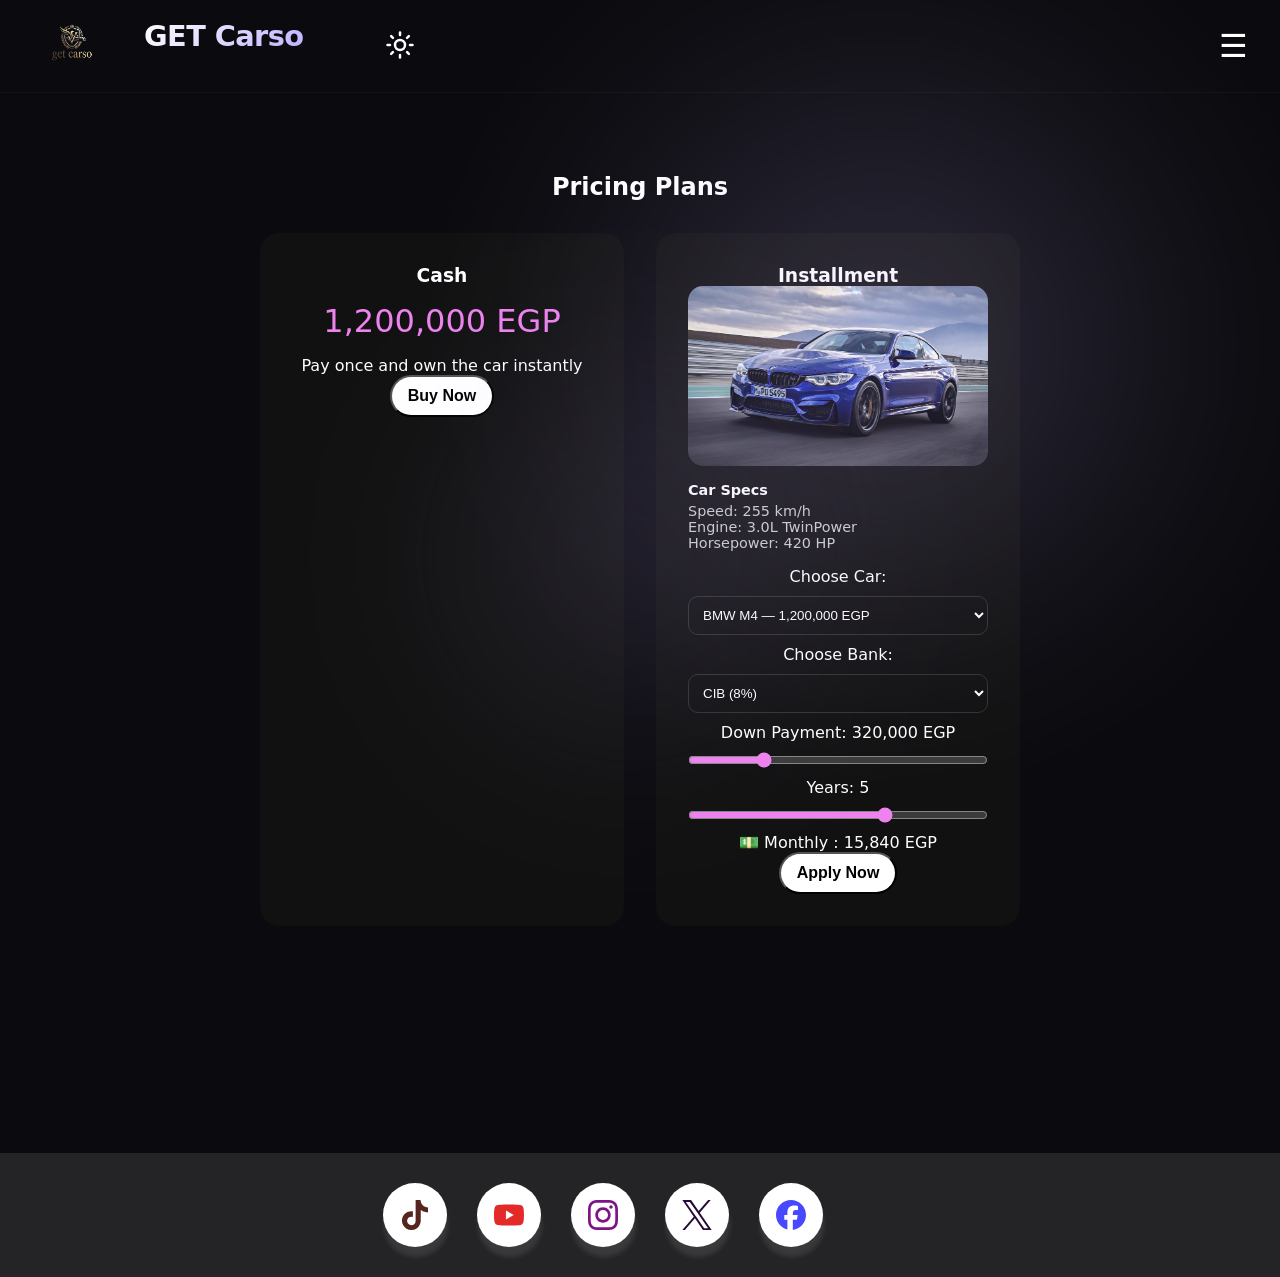
==== commit dec7fa94: "Add files via upload" ====
--- a/pricing.html
+++ b/pricing.html
@@ -321,7 +321,7 @@
               <!-- hidden placeholders for teammates -->
               <img
                 id="img-bmw"
-                src="/images_pricing/S8-salon-de-shanghai-2017-bmw-m4-cs-formule-enrichie-113862.jpg"
+                src="/images_pricing/BMW M4.jpg"
                 style="display: none"
               />
 
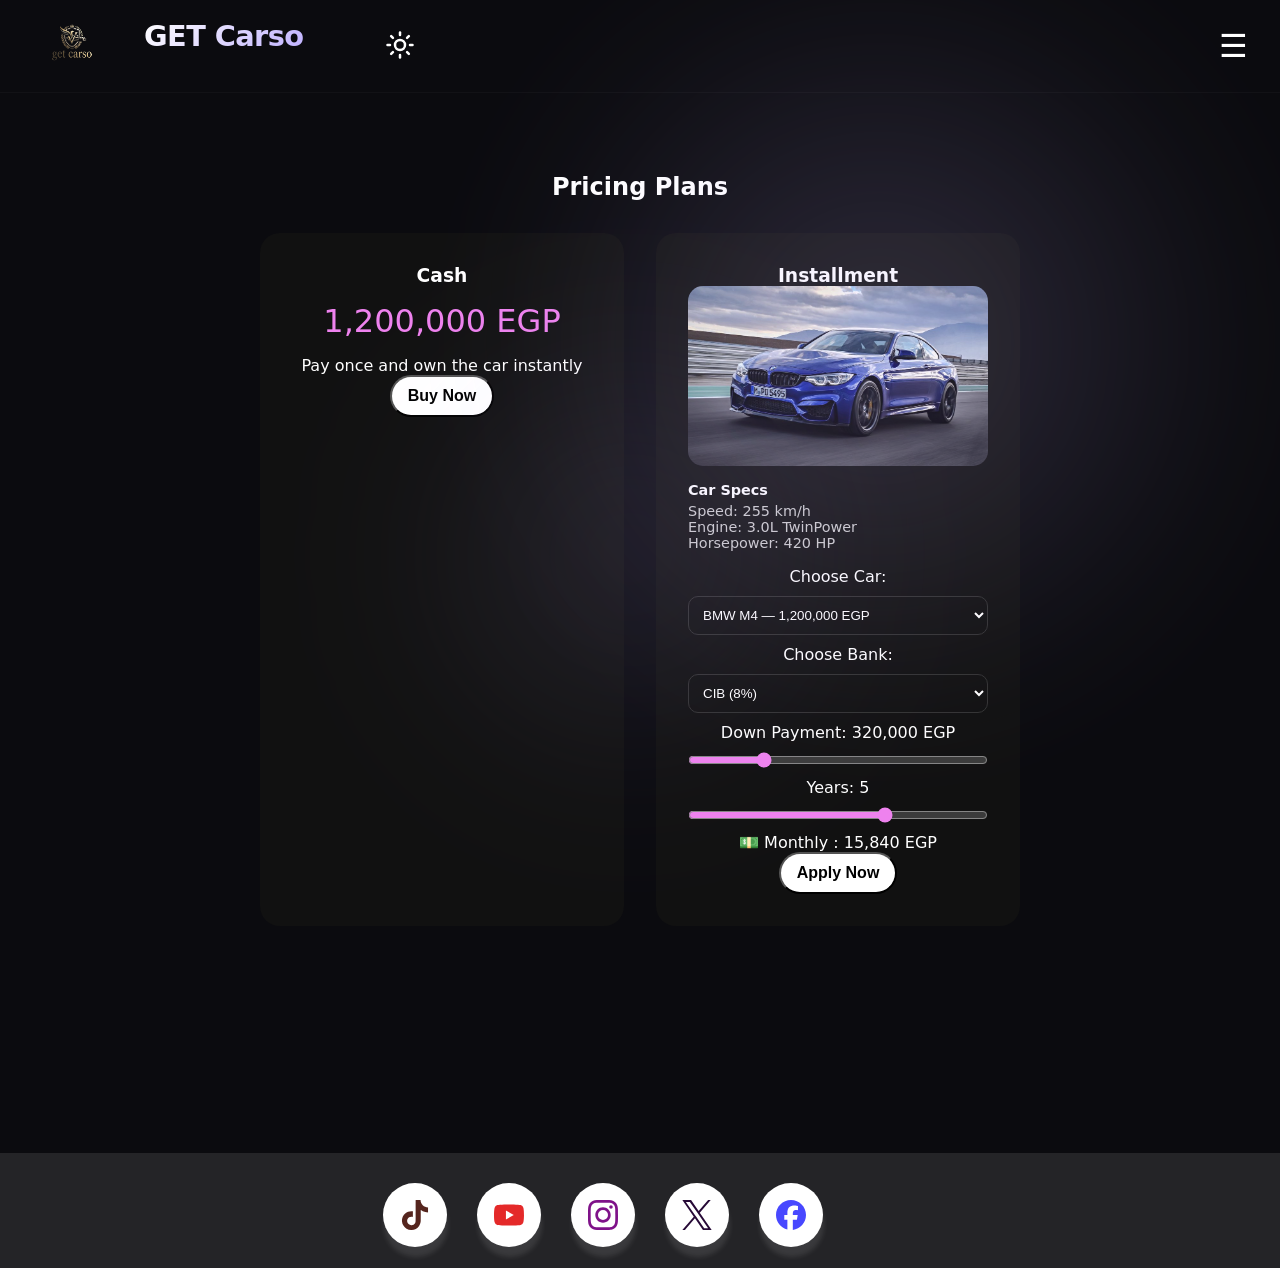
==== commit c1a115a3: "Add files via upload" ====
--- a/pricing.html
+++ b/pricing.html
@@ -321,7 +321,7 @@
               <!-- hidden placeholders for teammates -->
               <img
                 id="img-bmw"
-                src="/images_pricing/BMW M4.jpg"
+                src="/images_pricing/BMW_M4.jpg"
                 style="display: none"
               />
 
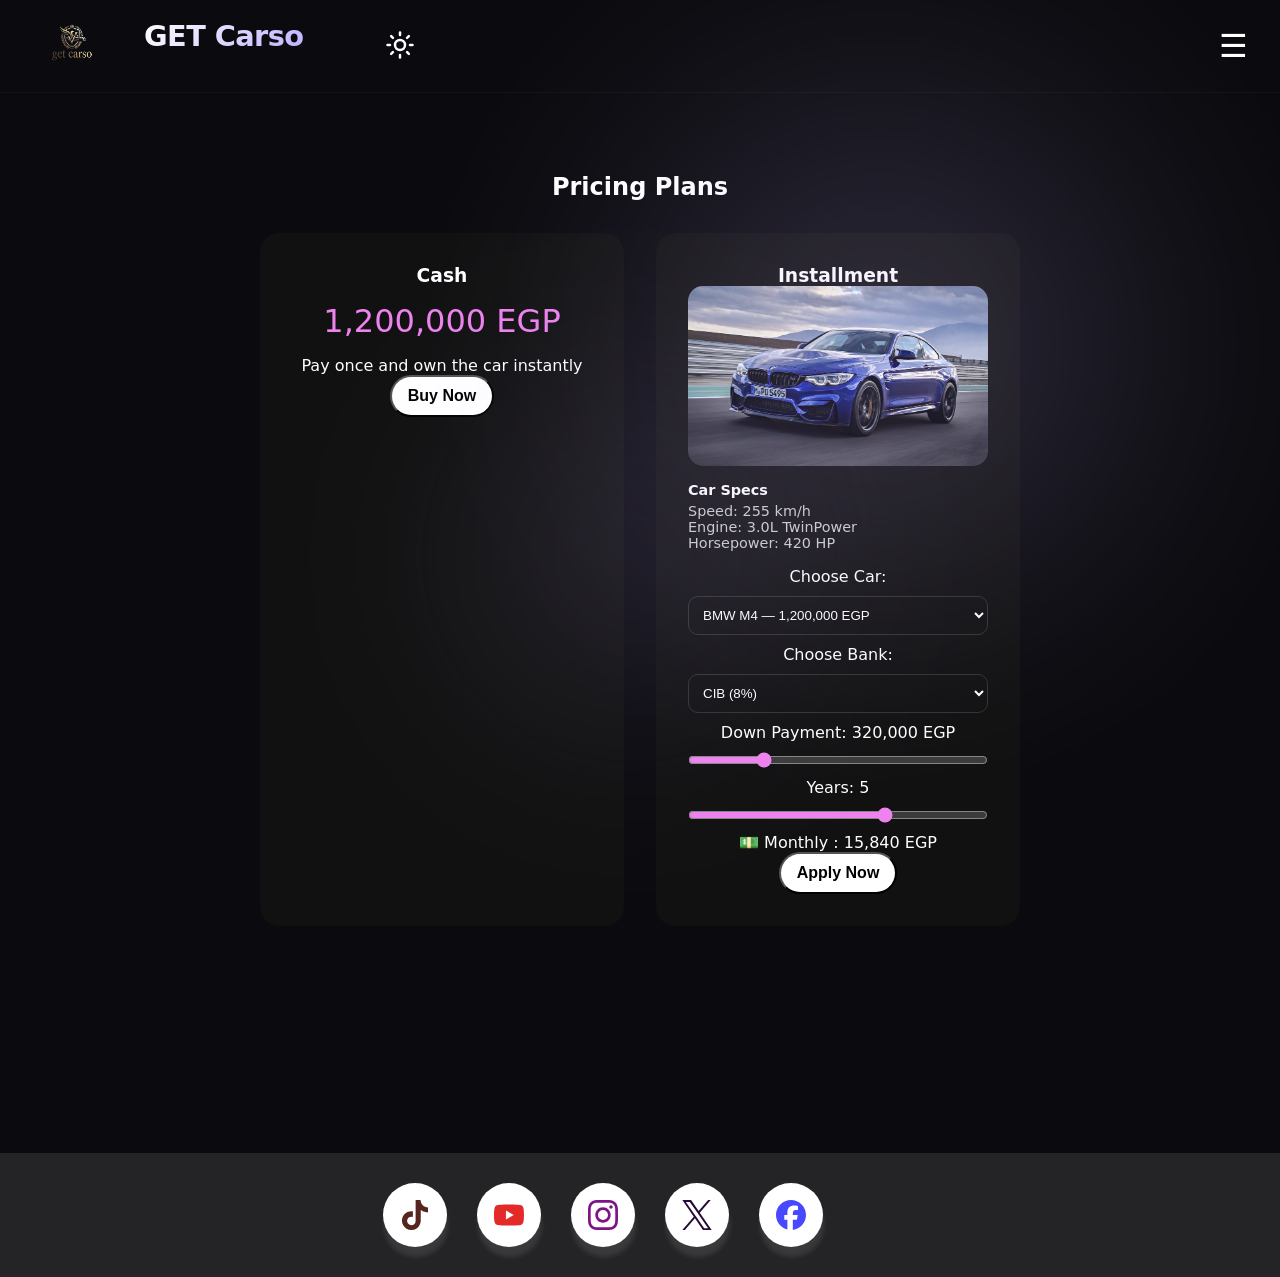
==== commit baf7d445: "Add files via upload" ====
--- a/pricing.html
+++ b/pricing.html
@@ -321,7 +321,7 @@
               <!-- hidden placeholders for teammates -->
               <img
                 id="img-bmw"
-                src="/images_pricing/BMW_M4.jpg"
+                src="images_pricing/BMW_M4.jpg"
                 style="display: none"
               />
 
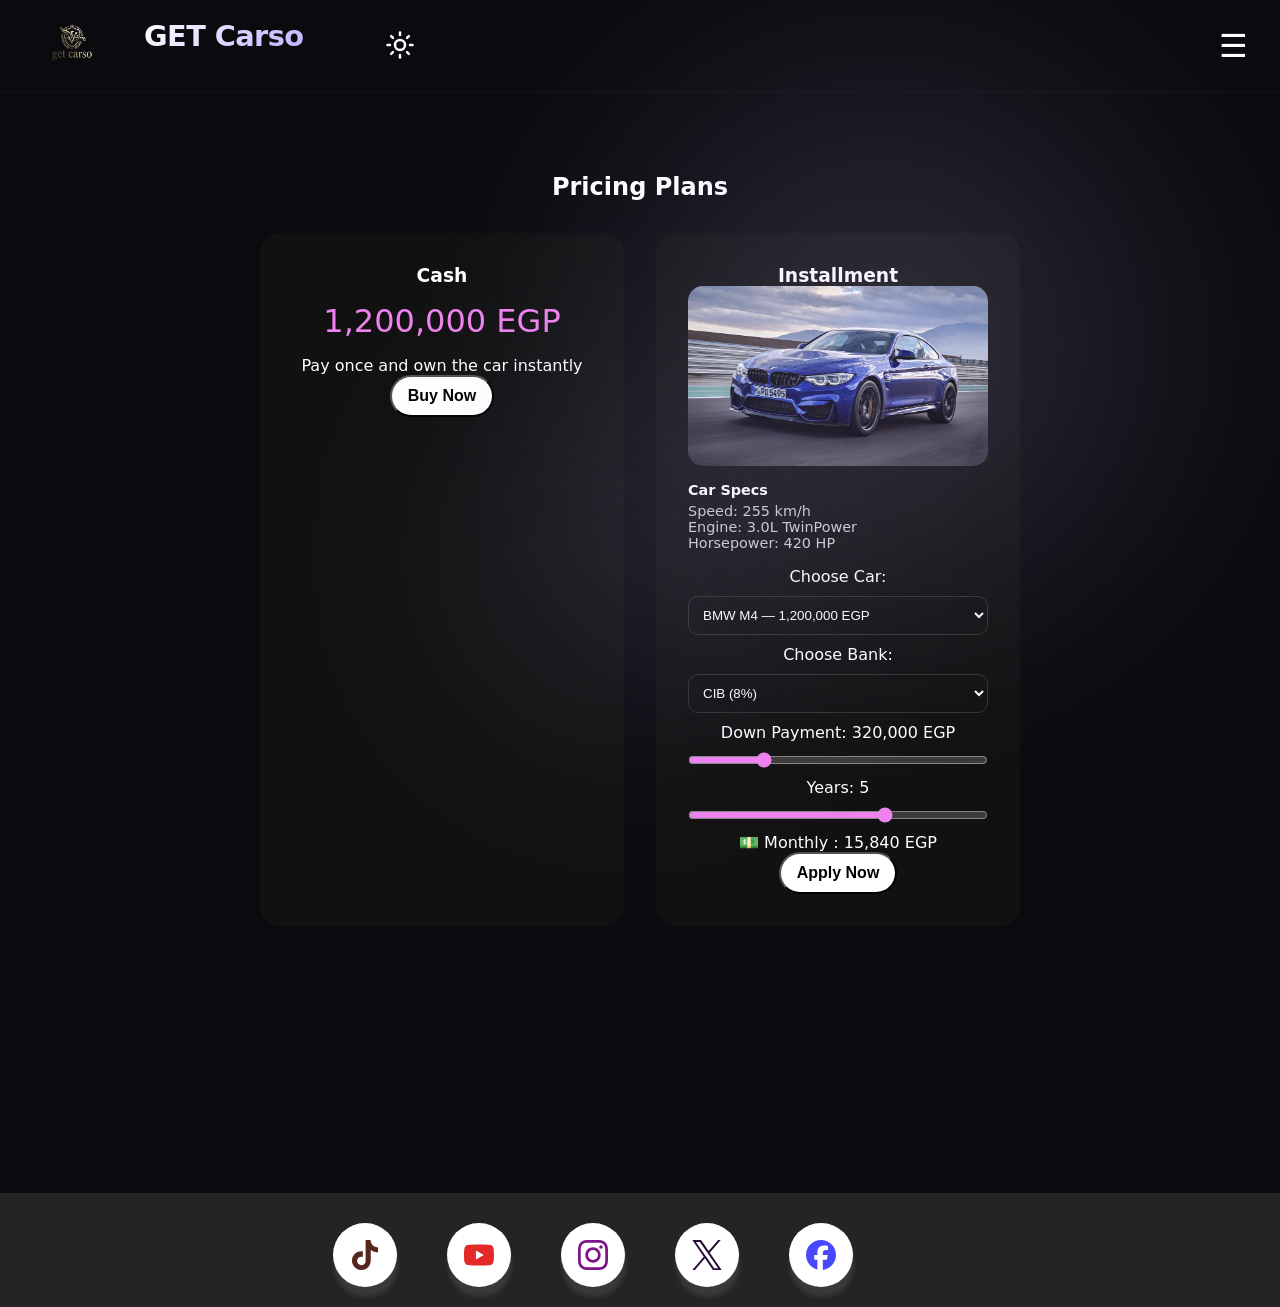
==== commit 866a6081: "Add files via upload" ====
--- a/pricing.html
+++ b/pricing.html
@@ -10,14 +10,10 @@
 
     <title>Get carso for cars</title>
   </head>
-
   <body>
     <header id="header">
       <div class="left">
-        <span
-          ><img
-            src="images_default/Brand_Logo.png"
-        /></span>
+        <span><img src="images_default/Brand_Logo.png" /></span>
         <div class="logo">GET Carso</div>
         <!-- light buttooooooooooooooooooon -->
         <button
@@ -93,85 +89,71 @@
           </span>
           <div class="dropdown-menu">
             <div class="col">
-              <a href="#">
-                <img
-                  src="images_default/Car_brands_logos/BMW_Logo.png"
-                />
+              <a href="products-BMW-Toyota.html">
+                <img src="images_default/Car_brands_logos/BMW_Logo.png" />
                 <div class="text">
                   <span class="title">BMW</span>
 
-                  <span class="desc">Precision engineering</span>
-                </div>
-              </a>
-              <a href="#">
-                <img
-                  src="images_default/Car_brands_logos/Toyota_Logo.png"
-                />
+                  <span class="desc">Sport luxury</span>
+                </div>
+              </a>
+              <a href="products-BMW-Toyota.html">
+                <img src="images_default/Car_brands_logos/Toyota_Logo.png" />
                 <div class="text">
                   <span class="title">Toyota</span>
 
-                  <span class="desc">Models from 2019 to 2026</span>
-                </div>
-              </a>
-            </div>
-            <div class="col">
-              <a href="#">
-                <img
-                  src="images_default/Car_brands_logos/Tesla_Logo.png"
-                />
+                  <span class="desc">Sedan & SUV</span>
+                </div>
+              </a>
+            </div>
+            <div class="col">
+              <a href="products-tesla-lambur.html">
+                <img src="images_default/Car_brands_logos/Tesla_Logo.png" />
                 <div class="text">
                   <span class="title">Tesla</span>
-                  <span class="desc">Models from 2022 to 2026</span>
-                </div>
-              </a>
-
-              <a href="#">
+                  <span class="desc">Electric cars</span>
+                </div>
+              </a>
+
+              <a href="products-tesla-lambur.html">
                 <img
                   src="images_default/Car_brands_logos/Lamborghini_Logo.png"
                 />
                 <div class="text">
                   <span class="title">Lamborghini</span>
-                  <span class="desc">Models from 2016 to 2024</span>
-                </div>
-              </a>
-            </div>
-            <div class="col">
-              <a href="#">
-                <img
-                  src="images_default/Car_brands_logos/Bugatti_Logo.png"
-                />
+                  <span class="desc">Exotic supercars</span>
+                </div>
+              </a>
+            </div>
+            <div class="col">
+              <a href="#">
+                <img src="images_default/Car_brands_logos/Bugatti_Logo.png" />
                 <div class="text">
                   <span class="title">Bugatti</span>
-                  <span class="desc">Models from 2015 to 2025</span>
-                </div>
-              </a>
-              <a href="#">
-                <img
-                  src="images_default/Car_brands_logos/Hyundai_Logo.png"
-                />
+                  <span class="desc">Hyper sport</span>
+                </div>
+              </a>
+              <a href="#">
+                <img src="images_default/Car_brands_logos/Hyundai_Logo.png" />
                 <div class="text">
                   <span class="title">Hyundai</span>
-                  <span class="desc">Models from 2009 to 2023</span>
-                </div>
-              </a>
-            </div>
-            <div class="col">
-              <a href="#">
-                <img
-                  src="images_default/Car_brands_logos/Maserati_Logo.png"
-                />
+                  <span class="desc">Smart mobility</span>
+                </div>
+              </a>
+            </div>
+            <div class="col">
+              <a href="#">
+                <img src="images_default/Car_brands_logos/Maserati_Logo.png" />
                 <div class="text">
                   <span class="title">Maserati</span>
-                  <span class="desc">Models from 2017 to 2026</span>
-                </div>
-              </a>
-              <a href="#">
-                <img
-                  src="images_default/Car_brands_logos/Cadillac_Logo.png"
-                />
+                  <span class="desc">Timeless design</span>
+                </div>
+              </a>
+              <a href="#">
+                <img src="images_default/Car_brands_logos/Cadillac_Logo.png" />
                 <div class="text">
                   <span class="title">Cadillac</span>
-                  <span class="desc">Models from 2020 to 2024</span>
+                  <span class="desc">Premium comfort</span>
                 </div>
               </a>
             </div>
@@ -179,7 +161,9 @@
         </div>
         <div class="burg-footer">
           <a href="#">Sign in with Google</a>
-          <button class="btn">Get Started</button>
+          <button class="btn">
+            <a href="sign up.html" target="_blank">Get Started</a>
+          </button>
         </div>
       </div>
       <!-- naaaaaaaaaaav -->
@@ -206,20 +190,16 @@
           </span>
           <div class="dropdown-menu">
             <div class="col">
-              <a href="#">
-                <img
-                  src="images_default/Car_brands_logos/BMW_Logo.png"
-                />
+              <a href="products-BMW-Toyota.html">
+                <img src="images_default/Car_brands_logos/BMW_Logo.png" />
                 <div class="text">
                   <span class="title">BMW</span>
 
                   <span class="desc">Sport luxury</span>
                 </div>
               </a>
-              <a href="#">
-                <img
-                  src="images_default/Car_brands_logos/Toyota_Logo.png"
-                />
+              <a href="products-BMW-Toyota.html">
+                <img src="images_default/Car_brands_logos/Toyota_Logo.png" />
                 <div class="text">
                   <span class="title">Toyota</span>
 
@@ -228,60 +208,50 @@
               </a>
             </div>
             <div class="col">
-              <a href="#">
-                <img
-                  src="images_default/Car_brands_logos/Tesla_Logo.png"
-                />
+              <a href="products-tesla-lambur.html">
+                <img src="images_default/Car_brands_logos/Tesla_Logo.png" />
                 <div class="text">
                   <span class="title">Tesla</span>
-                  <span class="desc">Electric</span>
-                </div>
-              </a>
-
-              <a href="#">
+                  <span class="desc">Electric cars</span>
+                </div>
+              </a>
+
+              <a href="products-tesla-lambur.html">
                 <img
                   src="images_default/Car_brands_logos/Lamborghini_Logo.png"
                 />
                 <div class="text">
                   <span class="title">Lamborghini</span>
-                  <span class="desc">Supercar</span>
-                </div>
-              </a>
-            </div>
-            <div class="col">
-              <a href="#">
-                <img
-                  src="images_default/Car_brands_logos/Bugatti_Logo.png"
-                />
+                  <span class="desc">Exotic supercars</span>
+                </div>
+              </a>
+            </div>
+            <div class="col">
+              <a href="#">
+                <img src="images_default/Car_brands_logos/Bugatti_Logo.png" />
                 <div class="text">
                   <span class="title">Bugatti</span>
                   <span class="desc">Hyper sport</span>
                 </div>
               </a>
               <a href="#">
-                <img
-                  src="images_default/Car_brands_logos/Hyundai_Logo.png"
-                />
+                <img src="images_default/Car_brands_logos/Hyundai_Logo.png" />
                 <div class="text">
                   <span class="title">Hyundai</span>
-                  <span class="desc">Affordable</span>
-                </div>
-              </a>
-            </div>
-            <div class="col">
-              <a href="#">
-                <img
-                  src="images_default/Car_brands_logos/Maserati_Logo.png"
-                />
+                  <span class="desc">Smart mobility</span>
+                </div>
+              </a>
+            </div>
+            <div class="col">
+              <a href="#">
+                <img src="images_default/Car_brands_logos/Maserati_Logo.png" />
                 <div class="text">
                   <span class="title">Maserati</span>
-                  <span class="desc">Performance luxury</span>
-                </div>
-              </a>
-              <a href="#">
-                <img
-                  src="images_default/Car_brands_logos/Cadillac_Logo.png"
-                />
+                  <span class="desc">Timeless design</span>
+                </div>
+              </a>
+              <a href="#">
+                <img src="images_default/Car_brands_logos/Cadillac_Logo.png" />
                 <div class="text">
                   <span class="title">Cadillac</span>
                   <span class="desc">Premium comfort</span>
@@ -295,12 +265,14 @@
       </nav>
       <div class="right">
         <a href="#" class="google lin">Sign in with Google</a>
-        <button class="btn">Get Started</button>
+        <button class="btn">
+          <a href="sign up.html" target="_blank">Get Started</a>
+        </button>
       </div>
     </header>
 
     <main>
-      <section class="pricing hero" id="pricing">
+      <section class="pricing hero" id="her">
         <h2>Pricing Plans</h2>
 
         <div class="pricing-container">
--- a/default-computer.css
+++ b/default-computer.css
@@ -56,8 +56,8 @@
 header.shrink {
   padding: 0.8rem 2rem;
   background: rgba(11, 13, 16, 0.65);
-  backdrop-filter: blur(6px);
-  border-bottom: 4px solid rgba(224, 102, 102, 0.08);
+  backdrop-filter: blur(10px);
+  border-bottom: 3px solid rgba(224, 102, 102, 0.08);
   transition: 0.5s ease;
 }
 
@@ -97,7 +97,6 @@
   color: white;
   width: 30px;
   height: 30px;
-  background-color: #0b0b0f;
   transition: 0.5s ease;
 }
 
@@ -179,6 +178,13 @@
 
 .right .lin:hover::before {
   width: 100%;
+}
+.right .btn a {
+  text-decoration: none;
+  color: #0b0b0f;
+}
+.right .btn a:focus {
+  color: #0b0b0f;
 }
 
 .google {
@@ -202,7 +208,7 @@
 .btn:hover {
   background-color: rgb(228 228 231);
   transform: scale(0.95);
-  transition: 0.5s ease;
+
 }
 
 /* meeeeeeeeeeeeeeeeeeeeenu */
@@ -320,9 +326,12 @@
 
 /* maaaaaaaaaaaaaaaain */
 main section {
+  display: flex;
+  justify-content: flex-start;
   position: relative;
   min-height: 100vh;
-  background: #0b0b0f;
+  align-items: center;
+  flex-direction: column;
 }
 
 .hero::before {
@@ -381,7 +390,9 @@
 .light-mode footer {
   filter: invert(1) hue-rotate(180deg);
 }
-
+footer {
+  margin-top: 40px;
+}
 .social-container {
   background-color: rgba(255, 255, 255, 0.1);
 }
@@ -389,7 +400,8 @@
 .container {
   display: flex;
   justify-content: center;
-  gap: 30px;
+  gap: 50px;
+  margin-left: 110px;
 }
 
 .light-mode footer .social-container {
@@ -540,4 +552,4 @@
   to {
     --angle: 360deg;
   }
-}+}
--- a/default-mobile.css
+++ b/default-mobile.css
@@ -1,7 +1,15 @@
 body.no-scroll {
   overflow: hidden;
 }
-
+header.active {
+  background-color: #0b0b0f;
+  padding: 1.2rem 2rem !important;
+  border-bottom: none;
+}
+
+section .active {
+  display: none;
+}
 .burger {
   display: none;
   background: none;
@@ -14,7 +22,7 @@
 .mobile-menu {
   position: fixed;
   overflow-y: auto;
-  top: 70px;
+  top: 90px;
   right: 0;
   width: 100%;
   height: calc(100vh - 70px);
@@ -23,10 +31,7 @@
   transform: translateX(100%);
   transition: 0.4s ease;
   display: none;
-  margin-top: 40px;
-}
-.mobile-menu.shrink {
-  margin-top: calc(40px - 6.4px);
+  /* margin-top: 40px; */
 }
 .mobile-menu a {
   position: relative;
@@ -45,7 +50,9 @@
 .mobile-menu a:first-child {
   margin-top: 20px;
 }
-
+.mobile-menu .dropdown-menu a {
+  margin-top: 15px;
+}
 .mobile-menu a:hover {
   background-color: #333;
   color: white;
@@ -64,7 +71,7 @@
 }
 .mobile-menu .dropdown-menu {
   position: relative;
-  top: 0;
+  top: 16px;
   display: block;
   opacity: 0;
   overflow: hidden;
@@ -113,15 +120,18 @@
 .burg-footer .btn {
   background-color: white;
   color: black;
-  padding: 1.5rem 2.5rem;
+  padding: 1.2rem 2.5rem;
   border-radius: 999px;
-  margin-bottom: 20px;
   font-weight: 600;
   text-decoration: none;
   font-size: 1rem;
   cursor: pointer;
   transition: 0.5s ease;
 }
+.burg-footer .btn a {
+  all: unset;
+}
+
 .cn {
   display: flex;
   justify-content: center;
@@ -140,7 +150,6 @@
 .mobile-menu .dropdown-menu a img {
   transform: translateY(-10px);
 }
-
 @media (max-width: 1300px) {
   nav {
     display: none;
@@ -153,6 +162,14 @@
   }
   .container {
     margin-left: 20px;
+  }
+}
+@media (max-width: 1000px) {
+  .light-mode svg {
+    background: none;
+  }
+  .container {
+    margin-left: 6px;
   }
   .social-container a:hover::before,
   .social-container a:hover::after,
@@ -160,20 +177,14 @@
   .social-container .border-animation:has(a:hover)::before {
     display: none;
   }
-
-}
-@media (max-width: 1000px) {
-  .light-mode svg {
-    background: none;
-  }
-  .container {
-    margin-left: 6px;
-  }
 }
 
 @media (max-width: 700px) {
   .mobile-menu .dropdown-menu {
     min-width: 380px;
+  }
+  .mobile-menu .dropdown a {
+    min-height: 120px;
   }
   .container {
     margin-left: 100px;
@@ -208,20 +219,15 @@
   }
 }
 
-
 @media (max-width: 420px) {
-  
-  .mobile-menu .dropdown a {
-    max-height: 115px;
-  }
   .mobile-menu .dropdown-menu {
     min-width: fit-content;
   }
   .col {
     gap: 15px;
   }
-  
+
   .mobile-menu .dropdown-menu a img {
-    transform: translateY(-32px);
-  }
-}+    transform: translateY(-23px);
+  }
+}
